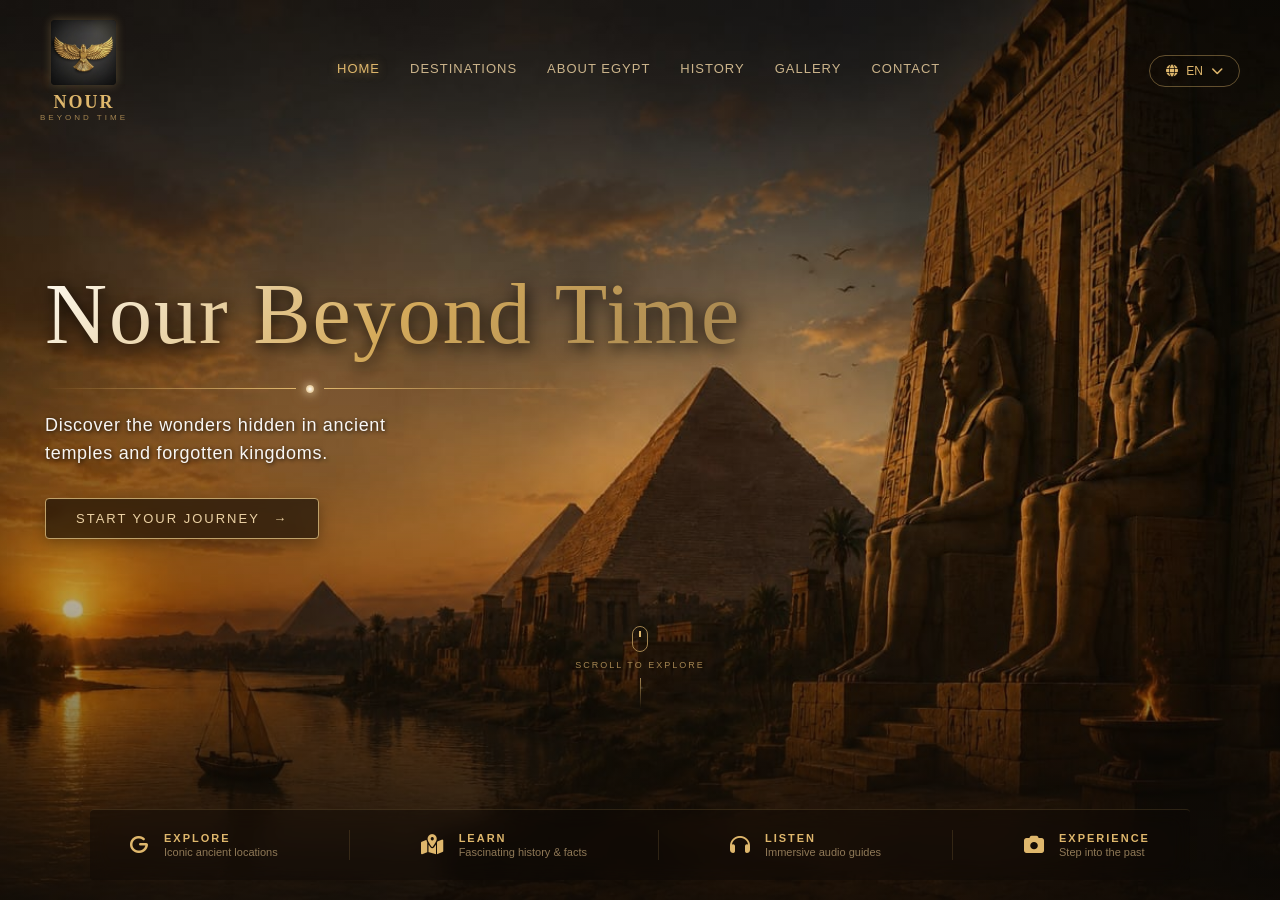
==== index.html @ 0d13a2ed "index first look" ====
<!DOCTYPE html>
<html lang="en">
<head>
    <meta charset="UTF-8">
    <meta name="viewport" content="width=device-width, initial-scale=1.0">
    <title>Nour Beyond Time - Explore Ancient Egypt</title>
    <link href="https://fonts.googleapis.com/css2?family=Cinzel+Decorative:wght@400;600;700&family=Cormorant+Garamond:ital,wght@0,500;0,600;1,500&display=swap" rel="stylesheet">
   <link rel="stylesheet" href="index.css">
    <link rel="stylesheet" href="https://cdnjs.cloudflare.com/ajax/libs/font-awesome/6.4.0/css/all.min.css">
</head>
<body>

    <div class="hero-container">
        
        <header class="navbar">
            <div class="logo">
                <img src="gold.jpg" alt="Nour Beyond Time Logo" class="logo-img">
                <div class="logo-text">
                    <h1>NOUR</h1>
                    <p>BEYOND TIME</p>
                </div>
            </div>
            
            <nav class="nav-links">
                <a href="#" class="active">HOME</a>
                <a href="places.html">DESTINATIONS</a>
                <a href="#">ABOUT EGYPT</a>
                <a href="#">HISTORY</a>
                <a href="#">GALLERY</a>
                <a href="#">CONTACT</a>
            </nav>

            <div class="lang-selector">
                <button class="lang-btn"><i class="fa-solid fa-globe"></i> EN <i class="fa-solid fa-chevron-down"></i></button>
            </div>
        </header>

        <main class="hero-content">
    <h1 class="main-title">Nour Beyond Time</h1>
    
    <div class="title-separator">
    <span class="line-left"></span>
    <span class="center-dot"></span> <span class="line-right"></span>
</div>

    <p class="subtitle">Discover the wonders hidden in ancient<br>temples and forgotten kingdoms.</p>
    
    <a href="places.html" class="cta-btn">
        START YOUR JOURNEY <span class="arrow">&rarr;</span>
    </a>
</main>

        <div class="scroll-indicator">
            <div class="mouse-icon">
                <div class="wheel"></div>
            </div>
            <p>SCROLL TO EXPLORE</p>
            <div class="vertical-line"></div>
        </div>

        <footer class="features-bar">
            <div class="feature-item">
                <i class="fa-solid fa-g temple-icon"></i>
                <div class="feature-text">
                    <h3>EXPLORE</h3>
                    <p>Iconic ancient locations</p>
                </div>
            </div>
            <div class="feature-divider"></div>
            
            <div class="feature-item">
                <i class="fa-solid fa-map-location-dot"></i>
                <div class="feature-text">
                    <h3>LEARN</h3>
                    <p>Fascinating history & facts</p>
                </div>
            </div>
            <div class="feature-divider"></div>

            <div class="feature-item">
                <i class="fa-solid fa-headphones"></i>
                <div class="feature-text">
                    <h3>LISTEN</h3>
                    <p>Immersive audio guides</p>
                </div>
            </div>
            <div class="feature-divider"></div>

            <div class="feature-item">
                <i class="fa-solid fa-camera"></i>
                <div class="feature-text">
                    <h3>EXPERIENCE</h3>
                    <p>Step into the past</p>
                </div>
            </div>
        </footer>

    </div>

</body>
</html>
---- index.css ----
* {
    margin: 0;
    padding: 0;
    box-sizing: border-box;
}

body {
    background-color: #0d0906; 
    color: #ebd1a4; 
    font-family: 'Poppins', sans-serif;
    overflow-x: hidden;
}

.hero-container {
    position: relative;
    width: 100vw;
    height: 100vh;
    background: linear-gradient(to bottom, rgba(13, 9, 6, 0.4) 0%, rgba(13, 9, 6, 0.1) 50%, rgba(13, 9, 6, 0.7) 100%), 
                url('nour\ tour.jpeg') no-repeat center center/cover;
    display: flex;
    flex-direction: column;
    justify-content: space-between;
    align-items: center;
    padding: 20px 40px;
}

.navbar {
    width: 100%;
    display: flex;
    justify-content: space-between;
    align-items: center;
    z-index: 10;
}

.logo {
    display: flex;
    flex-direction: column; 
    align-items: center;    
    gap: 2px;
}

.logo-img {
    display: block !important; 
    width: 65px;               
    height: auto;
    border-radius: 4px;        
    box-shadow: 0 0 10px rgba(223, 183, 108, 0.3); 
}

.hero-content {
    text-align: center;
    margin-top: 20px;
    z-index: 5;
    width: 100%;
    display: flex;
    flex-direction: column;
    align-items: center;
}

.logo-text h1 {
    font-family: 'Cinzel', serif;
    font-size: 18px;
    letter-spacing: 2px;
    color: #dfb76c;
    text-align: center;
    margin: 5px 0 0 0;
}

.logo-text p {
    font-size: 8px;
    letter-spacing: 3px;
    color: #a38450;
    text-align: center;
    margin: 0;
}

.nav-links {
    display: flex;
    gap: 30px;
}

.nav-links a {
    text-decoration: none;
    color: #cbb48b;
    font-size: 13px;
    font-weight: 500;
    letter-spacing: 1px;
    transition: color 0.3s ease;
    position: relative;
    padding-bottom: 5px;
}

.nav-links a:hover, .nav-links a.active {
    color: #dfb76c;
    text-shadow: 0 0 10px rgba(223, 183, 108, 0.5);
}
*/
.nav-links a.active::after {
    content: '';
    position: absolute;
    bottom: 0;
    left: 25%;
    width: 50%;
    height: 1px;
    background-color: #dfb76c;
}

.lang-btn {
    background: transparent;
    border: 1px solid rgba(223, 183, 108, 0.4);
    color: #dfb76c;
    padding: 8px 16px;
    border-radius: 20px;
    cursor: pointer;
    font-size: 12px;
    display: flex;
    align-items: center;
    gap: 8px;
    transition: all 0.3s ease;
}

.lang-btn:hover {
    background: rgba(223, 183, 108, 0.1);
    border-color: #dfb76c;
    box-shadow: 0 0 10px rgba(223, 183, 108, 0.3);
}
.hero-content {
    text-align: left;
    align-self: flex-start;
    z-index: 5;
    max-width: 850px; 
    display: flex;
    flex-direction: column;
    align-items: flex-start;

    padding-left: 5%;    
    margin-left: -55px;  
    margin-top: 55px;    
}  

.main-title {
    font-family: 'Cinzel', serif;
    font-size: 86px;
    font-weight: 500;
    letter-spacing: 2px;
    margin: 0;
    line-height: 1.2;
    white-space: nowrap;
    
    background: linear-gradient(135deg, #fffcf4 0%, #d4aa5b 50%, #a38450 100%);
    -webkit-background-clip: text;
    -webkit-text-fill-color: transparent;
    
    filter: drop-shadow(2px 4px 8px rgba(0, 0, 0, 0.9));
}

.title-separator {
    display: flex;
    align-items: center;
    width: 100%; 
    max-width: 530px; 
    margin: 18px 0;
}
.line-left, .line-right {
    flex-grow: 1;
    height: 1px;
}

.line-left {
    background: linear-gradient(to right, transparent, #dfb76c);
}

.line-right {
    background: linear-gradient(to right, #dfb76c, transparent);
}

.center-dot {
    width: 8px;
    height: 8px;
    background: radial-gradient(circle, #fffcf4 0%, #ebd1a4 60%, #bfa169 100%);
    border-radius: 50%;
    margin: 0 10px; 
    box-shadow: 0 0 8px #ebd1a4, 0 0 15px rgba(235, 209, 164, 0.6); 
}

.subtitle {
    font-size: 18px;
    font-weight: 500;
    color: #ffffff;
    opacity: 0.95;
    line-height: 1.6;
    letter-spacing: 0.7px;
    margin-bottom: 30px;
    text-shadow: 1px 1px 4px rgba(0, 0, 0, 0.9);
    text-align: left;         
    align-self: flex-start;   
    width: 100%;
    max-width: 530px;         
}

.cta-btn {
    display: inline-block;
    text-decoration: none;
    color: #ebd1a4; 
    background: rgba(13, 9, 6, 0.6); 
    padding: 12px 30px;
    font-size: 13px;
    font-weight: 500;
    letter-spacing: 2px;
    border-radius: 4px;
    border: 1px solid #bfa169; 
    box-shadow: 0 5px 15px rgba(0, 0, 0, 0.3);
    backdrop-filter: blur(5px);
    transition: all 0.3s ease;
}

.cta-btn:hover {
    transform: translateY(-2px);
    background: linear-gradient(135deg, #ebd1a4 0%, #bfa169 100%);
    color: #0d0906; 
    box-shadow: 0 0 20px rgba(235, 209, 164, 0.4);
}

.cta-btn .arrow {
    margin-left: 8px;
    display: inline-block;
    transition: transform 0.3s ease;
}

.cta-btn:hover .arrow {
    transform: translateX(5px);
}

.scroll-indicator {
    display: flex;
    flex-direction: column;
    align-items: center;
    gap: 8px;
    margin-bottom: 15px;
    z-index: 5;
}

.scroll-indicator p {
    font-size: 9px;
    letter-spacing: 2px;
    color: #a38450;
}

.mouse-icon {
    width: 16px;
    height: 26px;
    border: 1px solid #a38450;
    border-radius: 10px;
    position: relative;
}

.mouse-icon .wheel {
    width: 2px;
    height: 6px;
    background-color: #dfb76c;
    position: absolute;
    top: 4px;
    left: 50%;
    transform: translateX(-50%);
    animation: scrollWheel 1.5s infinite;
}

@keyframes scrollWheel {
    0% { top: 4px; opacity: 1; }
    100% { top: 14px; opacity: 0; }
}

.vertical-line {
    width: 1px;
    height: 30px;
    background: linear-gradient(to bottom, #a38450, transparent);
}

.features-bar {
    width: 100%;
    max-width: 1100px;
    display: flex;
    justify-content: space-between;
    align-items: center;
    background: rgba(13, 9, 6, 0.4);
    backdrop-filter: blur(10px);
    -webkit-backdrop-filter: blur(10px);
    border-top: 1px solid rgba(223, 183, 108, 0.15);
    padding: 20px 40px;
    border-radius: 4px;
    z-index: 5;
}

.feature-item {
    display: flex;
    align-items: center;
    gap: 15px;
}

.feature-item i {
    font-size: 20px;
    color: #dfb76c;
}

.feature-text h3 {
    font-size: 11px;
    letter-spacing: 2px;
    color: #dfb76c;
    margin-bottom: 2px;
}

.feature-text p {
    font-size: 11px;
    color: #8f7957;
}

.feature-divider {
    width: 1px;
    height: 30px;
    background-color: rgba(223, 183, 108, 0.15);
}

@media (max-width: 900px) {
    .features-bar {
        display: none; 
    }
    .main-title {
        font-size: 50px;
    }
    .nav-links {
        display: none; 
    }
}
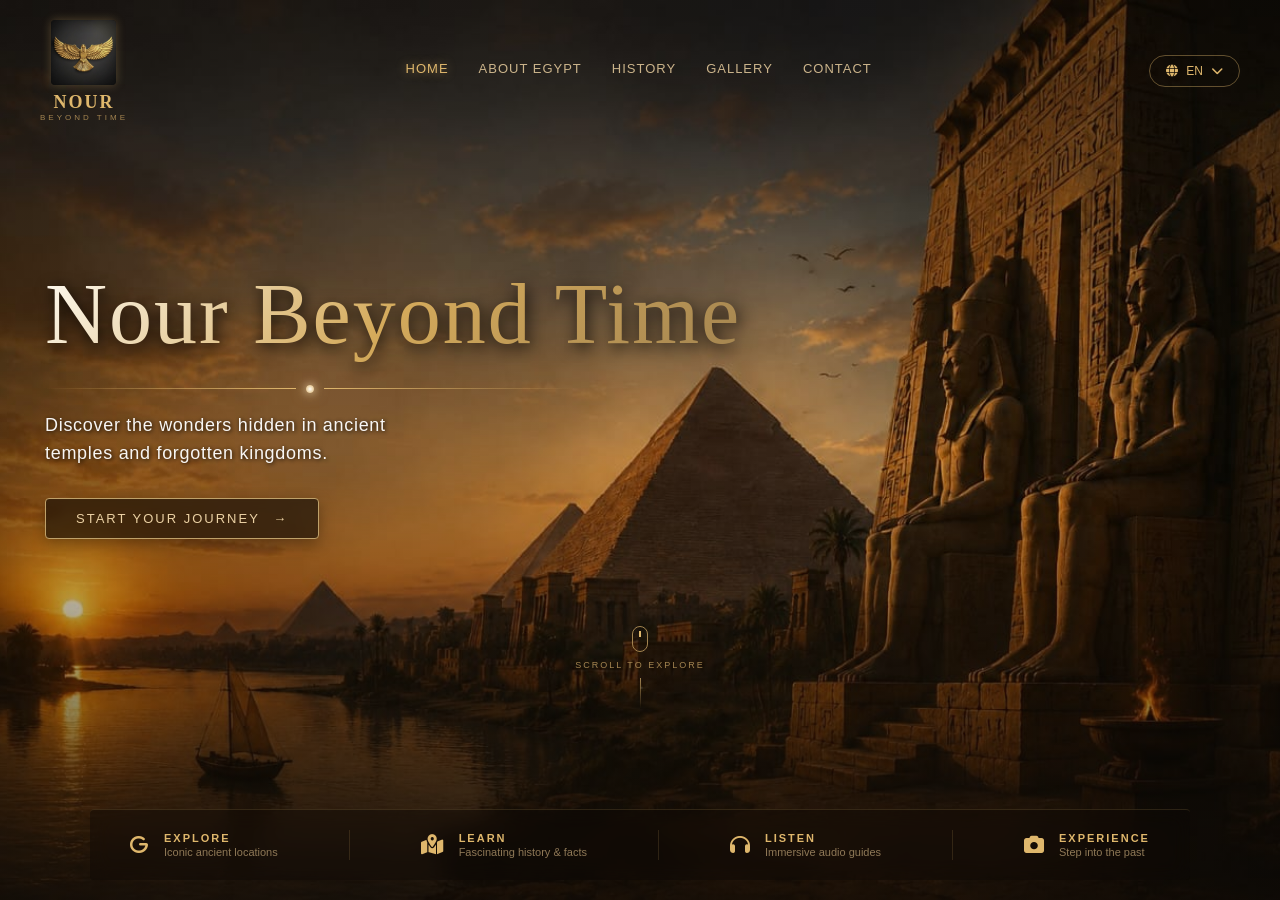
==== commit 25917ced: "register first version" ====
--- a/index.html
+++ b/index.html
@@ -23,7 +23,6 @@
             
             <nav class="nav-links">
                 <a href="#" class="active">HOME</a>
-                <a href="places.html">DESTINATIONS</a>
                 <a href="#">ABOUT EGYPT</a>
                 <a href="#">HISTORY</a>
                 <a href="#">GALLERY</a>
@@ -45,9 +44,9 @@
 
     <p class="subtitle">Discover the wonders hidden in ancient<br>temples and forgotten kingdoms.</p>
     
-    <a href="places.html" class="cta-btn">
-        START YOUR JOURNEY <span class="arrow">&rarr;</span>
-    </a>
+    <a href="booking.html" class="cta-btn">
+    START YOUR JOURNEY <span class="arrow">&rarr;</span>
+</a>
 </main>
 
         <div class="scroll-indicator">
--- a/index.css
+++ b/index.css
@@ -330,4 +330,215 @@
     .nav-links {
         display: none; 
     }
-}+}
+body.booking-page {
+    font-family: 'Poppins', sans-serif;
+    background-image: url('nour\ tour.jpeg');
+    background-size: cover;
+    background-position: center;
+    background-attachment: fixed;
+    color: #ffffff;
+    min-height: 100vh;
+    display: flex;
+    justify-content: center;
+    align-items: center;
+    padding: 30px 20px;
+    position: relative;
+    overflow-x: hidden;
+}
+
+body.booking-page::before {
+    content: '';
+    position: absolute;
+    top: 0;
+    left: 0;
+    width: 100%;
+    height: 100%;
+    background: radial-gradient(circle, rgba(12, 8, 5, 0.60) 0%, rgba(5, 3, 2, 0.80) 100%);
+    z-index: 1;
+}
+
+.booking-page .booking-container {
+    position: relative;
+    z-index: 5;
+    width: 100%;
+    max-width: 850px; 
+    background: rgba(10, 7, 5, 0.45); 
+    border: 1px solid rgba(223, 183, 108, 0.35); 
+    border-radius: 12px;
+    padding: 45px;
+    box-shadow: 0 25px 60px rgba(0, 0, 0, 0.95);
+    backdrop-filter: blur(15px); 
+    text-align: center;
+}
+
+.booking-page .logo-area {
+    display: flex;
+    flex-direction: column;
+    align-items: center;
+    gap: 12px;
+    margin-bottom: 25px;
+}
+
+.booking-page .booking-logo {
+    width: 60px; 
+    height: auto;
+    filter: drop-shadow(0 0 10px rgba(223, 183, 108, 0.5));
+}
+
+.booking-page .logo-area h2 {
+    font-family: 'Cinzel', serif;
+    font-size: 14px;
+    color: #dfb76c;
+    letter-spacing: 4px;
+    font-weight: 500;
+    margin: 0;
+}
+
+.booking-page .form-header {
+    margin-bottom: 40px;
+}
+
+.booking-page .form-header h1 {
+    font-family: 'Cinzel', serif;
+    font-size: 32px;
+    font-weight: 700;
+    letter-spacing: 1.5px;
+    line-height: 1.3;
+    background: linear-gradient(135deg, #fffcf4 0%, #dfb76c 60%, #a38450 100%);
+    -webkit-background-clip: text;
+    -webkit-text-fill-color: transparent;
+    margin-bottom: 10px;
+}
+
+.booking-page .form-header p {
+    font-size: 13px;
+    color: #ebd1a4;
+    opacity: 0.6;
+}
+
+.booking-page .form-grid {
+    display: grid;
+    grid-template-columns: 1fr 1fr; 
+    gap: 25px 30px; 
+    margin-bottom: 35px;
+}
+
+.booking-page .input-group {
+    display: flex;
+    flex-direction: column;
+    text-align: left; 
+}
+
+.booking-page .input-group label {
+    font-size: 11px;
+    font-weight: 600;
+    color: #dfb76c;
+    letter-spacing: 1.5px;
+    margin-bottom: 10px;
+    text-transform: uppercase;
+}
+
+.booking-page .input-group input, 
+.booking-page .input-group select {
+    background: rgba(5, 3, 2, 0.7);
+    border: 1px solid rgba(223, 183, 108, 0.25);
+    border-radius: 6px;
+    padding: 14px 16px;
+    color: #ffffff;
+    font-size: 14px;
+    font-family: 'Poppins', sans-serif;
+    transition: all 0.3s ease;
+    width: 100%;
+    box-sizing: border-box;
+}
+
+.booking-page .input-group input::placeholder {
+    color: rgba(255, 255, 255, 0.3);
+}
+
+.booking-page .input-group input:focus, 
+.booking-page .input-group select:focus {
+    outline: none;
+    border-color: #dfb76c;
+    background: rgba(12, 8, 5, 0.95);
+    box-shadow: 0 0 15px rgba(223, 183, 108, 0.2);
+}
+
+.booking-page .input-group select {
+    cursor: pointer;
+    appearance: none;
+    background-image: url("data:image/svg+xml;utf8,<svg xmlns='http://www.w3.org/2000/svg' width='12' height='12' fill='%23dfb76c'><path d='M0 3l6 6 6-6z'/></svg>");
+    background-repeat: no-repeat;
+    background-position: right 15px center;
+}
+
+.booking-page .input-group input[type="date"]::-webkit-calendar-picker-indicator {
+    filter: invert(75%) sepia(40%) saturate(600%) hue-rotate(15deg);
+    cursor: pointer;
+}
+
+.booking-page .submit-btn {
+    width: 100%;
+    max-width: 320px; 
+    background: linear-gradient(135deg, #dfb76c 0%, #bfa169 100%);
+    color: #050302;
+    border: none;
+    padding: 15px;
+    font-size: 13px;
+    font-weight: 600;
+    letter-spacing: 2px;
+    font-family: 'Poppins', sans-serif;
+    border-radius: 6px;
+    cursor: pointer;
+    box-shadow: 0 5px 20px rgba(191, 161, 105, 0.25);
+    transition: all 0.3s ease;
+}
+
+.booking-page .submit-btn:hover {
+    box-shadow: 0 0 30px rgba(223, 183, 108, 0.5);
+    transform: translateY(-2px);
+    letter-spacing: 2.5px;
+}
+
+.booking-page .back-home {
+    display: block;
+    margin-top: 30px;
+    font-size: 12px;
+    color: rgba(235, 209, 164, 0.5);
+    text-decoration: none;
+    transition: all 0.3s ease;
+    letter-spacing: 1px;
+}
+
+.booking-page .back-home:hover {
+    color: #dfb76c;
+}
+
+@media (max-width: 768px) {
+    .booking-page .form-grid {
+        grid-template-columns: 1fr;
+        gap: 20px;
+    }
+    .booking-page .booking-container {
+        padding: 30px 20px;
+    }
+    .booking-page .form-header h1 {
+        font-size: 24px;
+    }
+}
+.booking-page .back-home {
+    display: inline-block;
+    margin-top: 25px; 
+    font-size: 12px; 
+    color: rgba(235, 209, 164, 0.5); 
+    text-decoration: none;
+    letter-spacing: 1px;
+    transition: all 0.3s ease;
+}
+
+.booking-page .back-home:hover {
+    color: #dfb76c; 
+    text-decoration: underline; 
+    transform: translateX(-3px); 
+}
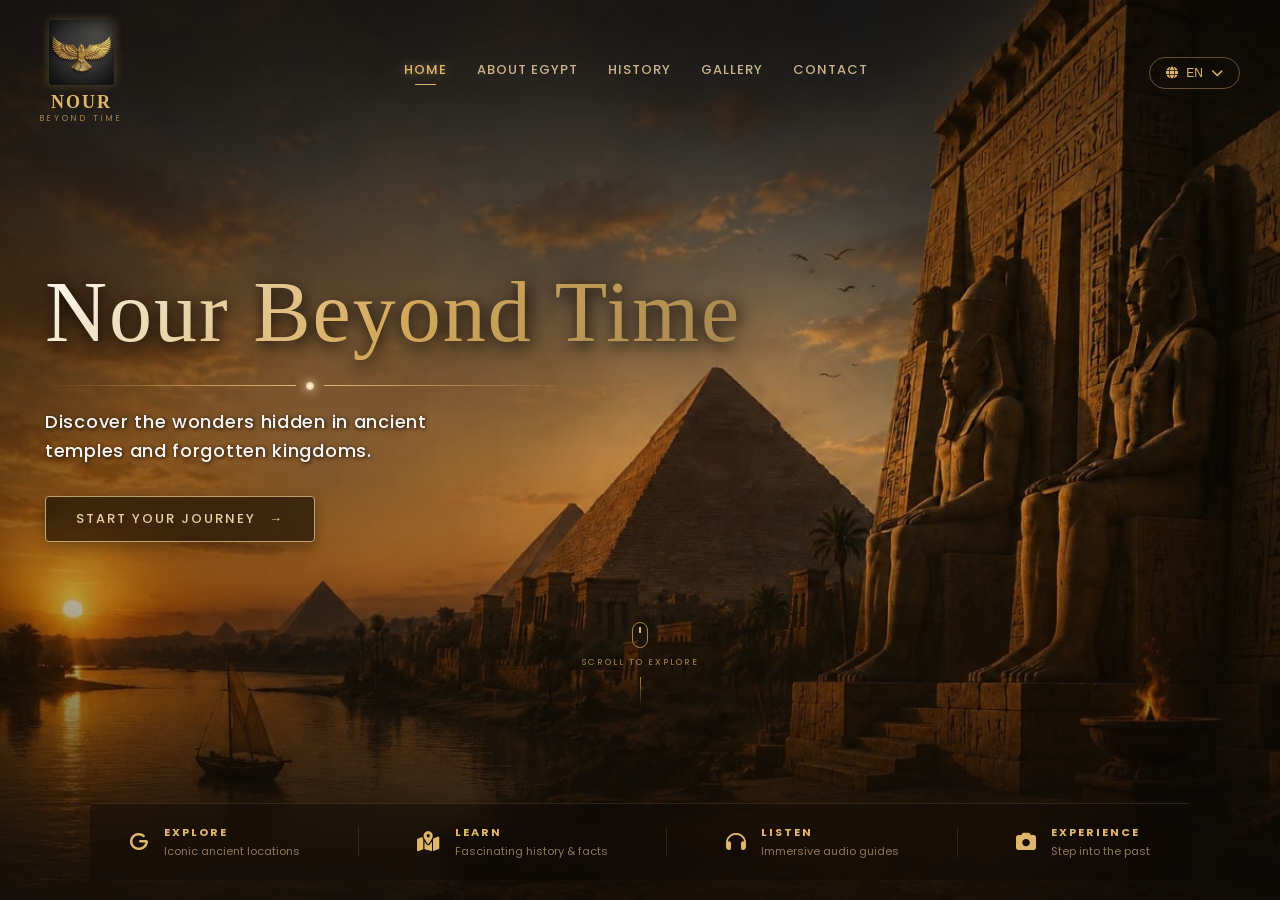
==== commit e2ddd20d: "handle files creating folder images and modify the map" ====
--- a/index.html
+++ b/index.html
@@ -4,8 +4,8 @@
     <meta charset="UTF-8">
     <meta name="viewport" content="width=device-width, initial-scale=1.0">
     <title>Nour Beyond Time - Explore Ancient Egypt</title>
-    <link href="https://fonts.googleapis.com/css2?family=Cinzel+Decorative:wght@400;600;700&family=Cormorant+Garamond:ital,wght@0,500;0,600;1,500&display=swap" rel="stylesheet">
-   <link rel="stylesheet" href="index.css">
+    <link href="https://fonts.googleapis.com/css2?family=Cinzel+Decorative:wght@400;700&family=Poppins:wght@300;400;600&display=swap" rel="stylesheet">
+    <link rel="stylesheet" href="index.css">
     <link rel="stylesheet" href="https://cdnjs.cloudflare.com/ajax/libs/font-awesome/6.4.0/css/all.min.css">
 </head>
 <body>
@@ -14,7 +14,7 @@
         
         <header class="navbar">
             <div class="logo">
-                <img src="gold.jpg" alt="Nour Beyond Time Logo" class="logo-img">
+                <img src="images/gold.jpg" alt="Nour Beyond Time Logo" class="logo-img">
                 <div class="logo-text">
                     <h1>NOUR</h1>
                     <p>BEYOND TIME</p>
@@ -35,19 +35,20 @@
         </header>
 
         <main class="hero-content">
-    <h1 class="main-title">Nour Beyond Time</h1>
-    
-    <div class="title-separator">
-    <span class="line-left"></span>
-    <span class="center-dot"></span> <span class="line-right"></span>
-</div>
+            <h1 class="main-title">Nour Beyond Time</h1>
+            
+            <div class="title-separator">
+                <span class="line-left"></span>
+                <span class="center-dot"></span> 
+                <span class="line-right"></span>
+            </div>
 
-    <p class="subtitle">Discover the wonders hidden in ancient<br>temples and forgotten kingdoms.</p>
-    
-    <a href="booking.html" class="cta-btn">
-    START YOUR JOURNEY <span class="arrow">&rarr;</span>
-</a>
-</main>
+            <p class="subtitle">Discover the wonders hidden in ancient<br>temples and forgotten kingdoms.</p>
+            
+            <a href="booking.html" class="cta-btn">
+                START YOUR JOURNEY <span class="arrow">&rarr;</span>
+            </a>
+        </main>
 
         <div class="scroll-indicator">
             <div class="mouse-icon">
--- a/index.css
+++ b/index.css
@@ -15,8 +15,9 @@
     position: relative;
     width: 100vw;
     height: 100vh;
+    /* تم تعديل مسار الصورة هنا لقراءة المجلد الجديد */
     background: linear-gradient(to bottom, rgba(13, 9, 6, 0.4) 0%, rgba(13, 9, 6, 0.1) 50%, rgba(13, 9, 6, 0.7) 100%), 
-                url('nour\ tour.jpeg') no-repeat center center/cover;
+                url('images/nour tour.jpeg') no-repeat center center/cover;
     display: flex;
     flex-direction: column;
     justify-content: space-between;
@@ -94,7 +95,7 @@
     color: #dfb76c;
     text-shadow: 0 0 10px rgba(223, 183, 108, 0.5);
 }
-*/
+
 .nav-links a.active::after {
     content: '';
     position: absolute;
@@ -124,6 +125,7 @@
     border-color: #dfb76c;
     box-shadow: 0 0 10px rgba(223, 183, 108, 0.3);
 }
+
 .hero-content {
     text-align: left;
     align-self: flex-start;
@@ -132,7 +134,6 @@
     display: flex;
     flex-direction: column;
     align-items: flex-start;
-
     padding-left: 5%;    
     margin-left: -55px;  
     margin-top: 55px;    
@@ -146,11 +147,9 @@
     margin: 0;
     line-height: 1.2;
     white-space: nowrap;
-    
     background: linear-gradient(135deg, #fffcf4 0%, #d4aa5b 50%, #a38450 100%);
     -webkit-background-clip: text;
     -webkit-text-fill-color: transparent;
-    
     filter: drop-shadow(2px 4px 8px rgba(0, 0, 0, 0.9));
 }
 
@@ -161,6 +160,7 @@
     max-width: 530px; 
     margin: 18px 0;
 }
+
 .line-left, .line-right {
     flex-grow: 1;
     height: 1px;
@@ -331,9 +331,11 @@
         display: none; 
     }
 }
+
 body.booking-page {
     font-family: 'Poppins', sans-serif;
-    background-image: url('nour\ tour.jpeg');
+    /* تم تعديل مسار الصورة هنا لقراءة المجلد الجديد */
+    background-image: url('images/nour tour.jpeg');
     background-size: cover;
     background-position: center;
     background-attachment: fixed;
@@ -527,6 +529,7 @@
         font-size: 24px;
     }
 }
+
 .booking-page .back-home {
     display: inline-block;
     margin-top: 25px; 
@@ -542,3 +545,243 @@
     text-decoration: underline; 
     transform: translateX(-3px); 
 }
+
+body.map-page {
+    background-color: #070503 !important; 
+    margin: 0 !important;
+    padding: 0 !important;
+    display: block !important; 
+    font-family: 'Poppins', sans-serif;
+    min-height: 100vh;
+    box-sizing: border-box;
+}
+
+.map-page .navbar {
+    position: fixed;
+    top: 0;
+    left: 0;
+    width: 100%;
+    height: 90px;
+    display: flex !important;
+    flex-direction: row !important; 
+    justify-content: space-between !important;
+    align-items: center !important;
+    padding: 0 40px 0 20px !important;
+    background: rgba(7, 5, 3, 0.98) !important;
+    border-bottom: 1px solid rgba(223, 183, 108, 0.15);
+    z-index: 9999 !important;
+    box-sizing: border-box;
+}
+
+.map-page .logo {
+    display: flex !important;
+    flex-direction: row !important;
+    align-items: center !important;
+    gap: 12px;
+}
+
+.map-page .nav-logo {
+    width: 45px !important;
+    height: 45px !important;
+    object-fit: contain;
+}
+
+.map-page .logo span {
+    font-family: 'Cinzel', serif;
+    color: #dfb76c;
+    font-size: 14px;
+    letter-spacing: 2px;
+    font-weight: bold;
+    white-space: nowrap;
+}
+
+.map-page .nav-links {
+    display: flex !important;
+    flex-direction: row !important;
+    list-style: none !important;
+    gap: 25px !important;
+    margin: 0 !important;
+    padding: 0 !important;
+}
+
+.map-page .nav-links a {
+    color: rgba(255, 255, 255, 0.6);
+    text-decoration: none;
+    font-size: 12px;
+    letter-spacing: 1px;
+    transition: all 0.3s ease;
+}
+
+.map-page .nav-links a.active,
+.map-page .nav-links a:hover {
+    color: #dfb76c;
+}
+
+.map-container {
+    display: block !important;
+    max-width: 750px !important; 
+    margin: 120px auto 40px auto !important; 
+    padding: 0 20px !important;
+    box-sizing: border-box;
+}
+
+.map-wrapper {
+    position: relative !important;
+    width: 100%;
+    border-radius: 12px;
+    box-shadow: 0 25px 60px rgba(0, 0, 0, 0.9);
+    border: 1px solid rgba(223, 183, 108, 0.2);
+    overflow: visible !important; 
+}
+
+.egypt-map-img {
+    width: 100% !important;
+    height: auto !important;
+    display: block !important;
+    border-radius: 12px;
+    filter: brightness(0.5) contrast(1.1); 
+}
+
+.map-hotspot {
+    position: absolute !important;
+    transform: translate(-50%, -50%) !important;
+    cursor: pointer;
+    z-index: 100;
+}
+
+.map-hotspot .pin {
+    width: 12px;
+    height: 12px;
+    background-color: #dfb76c;
+    border-radius: 50%;
+    box-shadow: 0 0 15px #dfb76c;
+}
+
+.map-hotspot .pulse {
+    position: absolute;
+    top: 50%;
+    left: 50%;
+    transform: translate(-50%, -50%);
+    width: 30px;
+    height: 30px;
+    border: 2px solid #dfb76c;
+    border-radius: 50%;
+    animation: mapPulse 2s infinite ease-out;
+    opacity: 0;
+}
+
+@keyframes mapPulse {
+    0% { transform: translate(-50%, -50%) scale(0.5); opacity: 0; }
+    50% { opacity: 0.5; }
+    100% { transform: translate(-50%, -50%) scale(2.5); opacity: 0; }
+}
+
+.map-hotspot .location-name {
+    position: absolute;
+    top: 18px;
+    left: 50%;
+    transform: translateX(-50%);
+    color: #fff;
+    font-family: 'Cinzel', serif;
+    font-size: 12px;
+    font-weight: bold;
+    text-shadow: 2px 2px 4px #000;
+}
+
+.map-hotspot .map-tooltip {
+    position: absolute;
+    bottom: 35px;
+    left: 50%;
+    transform: translateX(-50%) scale(0.8);
+    width: 240px;
+    background: rgba(15, 11, 8, 0.98);
+    border: 1px solid #dfb76c;
+    border-radius: 8px;
+    overflow: hidden;
+    opacity: 0;
+    pointer-events: none;
+    transition: all 0.4s cubic-bezier(0.175, 0.885, 0.32, 1.275);
+    z-index: 200;
+}
+
+.map-hotspot:hover .map-tooltip {
+    opacity: 1;
+    pointer-events: auto;
+    transform: translateX(-50%) scale(1);
+}
+
+.map-tooltip .tooltip-img {
+    width: 100%;
+    height: 120px;
+    object-fit: cover;
+}
+
+.tooltip-info {
+    padding: 12px;
+    text-align: center;
+}
+
+.tooltip-info h3 {
+    margin: 0 0 5px 0;
+    color: #fff;
+    font-family: 'Cinzel', serif;
+    font-size: 14px;
+}
+
+.tooltip-info p {
+    margin: 0 0 12px 0;
+    color: #a38450;
+    font-size: 11px;
+}
+
+.tooltip-info .visit-btn {
+    display: block;
+    width: 100%;
+    padding: 8px 0;
+    background: linear-gradient(135deg, #dfb76c 0%, #bfa169 100%);
+    color: #070503;
+    text-decoration: none;
+    font-weight: 600;
+    font-size: 12px;
+    border-radius: 4px;
+    letter-spacing: 1px;
+}
+
+/* ==========================================================================
+   إحداثيات المحافظات على الخريطة (Hotspots Positions)
+   ========================================================================== */
+
+.hotspot-alexandria {
+    top: 22%;
+    left: 41%;
+}
+
+.hotspot-giza {
+    top: 35%;
+    left: 48%;
+}
+
+.hotspot-cairo {
+    top: 32%;
+    left: 53%;
+}
+
+.hotspot-sinai {
+    top: 43%;
+    left: 69%;
+}
+
+.hotspot-sohag {
+    top: 59%;
+    left: 59%;
+}
+
+.hotspot-luxor {
+    top: 68%;
+    left: 63%;
+}
+
+.hotspot-aswan {
+    top: 82%;
+    left: 67%;
+}
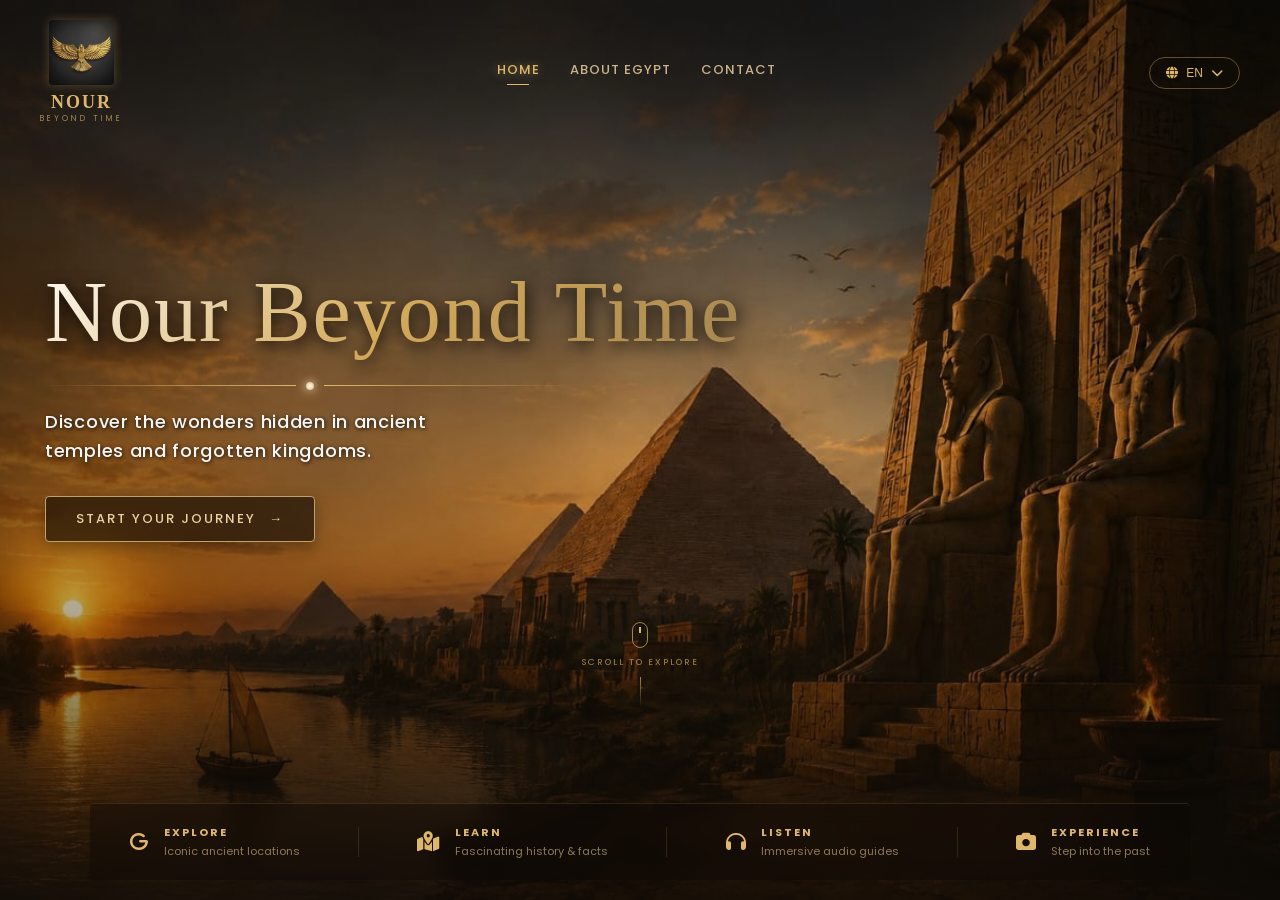
==== commit 21e60e08: "contact page create contact page and modify the bar" ====
--- a/index.html
+++ b/index.html
@@ -23,10 +23,10 @@
             
             <nav class="nav-links">
                 <a href="#" class="active">HOME</a>
-                <a href="#">ABOUT EGYPT</a>
-                <a href="#">HISTORY</a>
-                <a href="#">GALLERY</a>
-                <a href="#">CONTACT</a>
+                <a href="ABOUT_EGYPT.html">ABOUT EGYPT</a>
+                <!-- <a href="#">HISTORY</a> -->   
+                <!-- <a href="#">GALLERY</a> --> 
+                <a href="CONTACT.html">CONTACT</a>
             </nav>
 
             <div class="lang-selector">
--- a/index.css
+++ b/index.css
@@ -15,7 +15,6 @@
     position: relative;
     width: 100vw;
     height: 100vh;
-    /* تم تعديل مسار الصورة هنا لقراءة المجلد الجديد */
     background: linear-gradient(to bottom, rgba(13, 9, 6, 0.4) 0%, rgba(13, 9, 6, 0.1) 50%, rgba(13, 9, 6, 0.7) 100%), 
                 url('images/nour tour.jpeg') no-repeat center center/cover;
     display: flex;
@@ -334,7 +333,6 @@
 
 body.booking-page {
     font-family: 'Poppins', sans-serif;
-    /* تم تعديل مسار الصورة هنا لقراءة المجلد الجديد */
     background-image: url('images/nour tour.jpeg');
     background-size: cover;
     background-position: center;
@@ -747,12 +745,10 @@
     letter-spacing: 1px;
 }
 
-/* ==========================================================================
-   إحداثيات المحافظات على الخريطة (Hotspots Positions)
-   ========================================================================== */
+
 
 .hotspot-alexandria {
-    top: 22%;
+    top: 17%;
     left: 41%;
 }
 
@@ -767,21 +763,42 @@
 }
 
 .hotspot-sinai {
-    top: 43%;
-    left: 69%;
+    top: 33%;
+    left: 75%;
 }
 
 .hotspot-sohag {
-    top: 59%;
-    left: 59%;
+    top: 53%;
+    left: 57%;
 }
 
 .hotspot-luxor {
-    top: 68%;
-    left: 63%;
+    top: 71%;
+    left: 65%;
 }
 
 .hotspot-aswan {
     top: 82%;
-    left: 67%;
+    left: 68%;
+}
+
+
+.map-hotspot .map-tooltip.tooltip-down {
+    bottom: auto !important;
+    top: 35px !important;
+    
+    transform: translateX(-50%) scale(0.8);
+}
+
+.map-hotspot:hover .map-tooltip.tooltip-down {
+    transform: translateX(-50%) scale(1);
+}
+
+
+.map-hotspot:hover {
+    z-index: 999 !important;
+}
+
+.map-hotspot:hover .map-tooltip {
+    z-index: 1000 !important;
 }
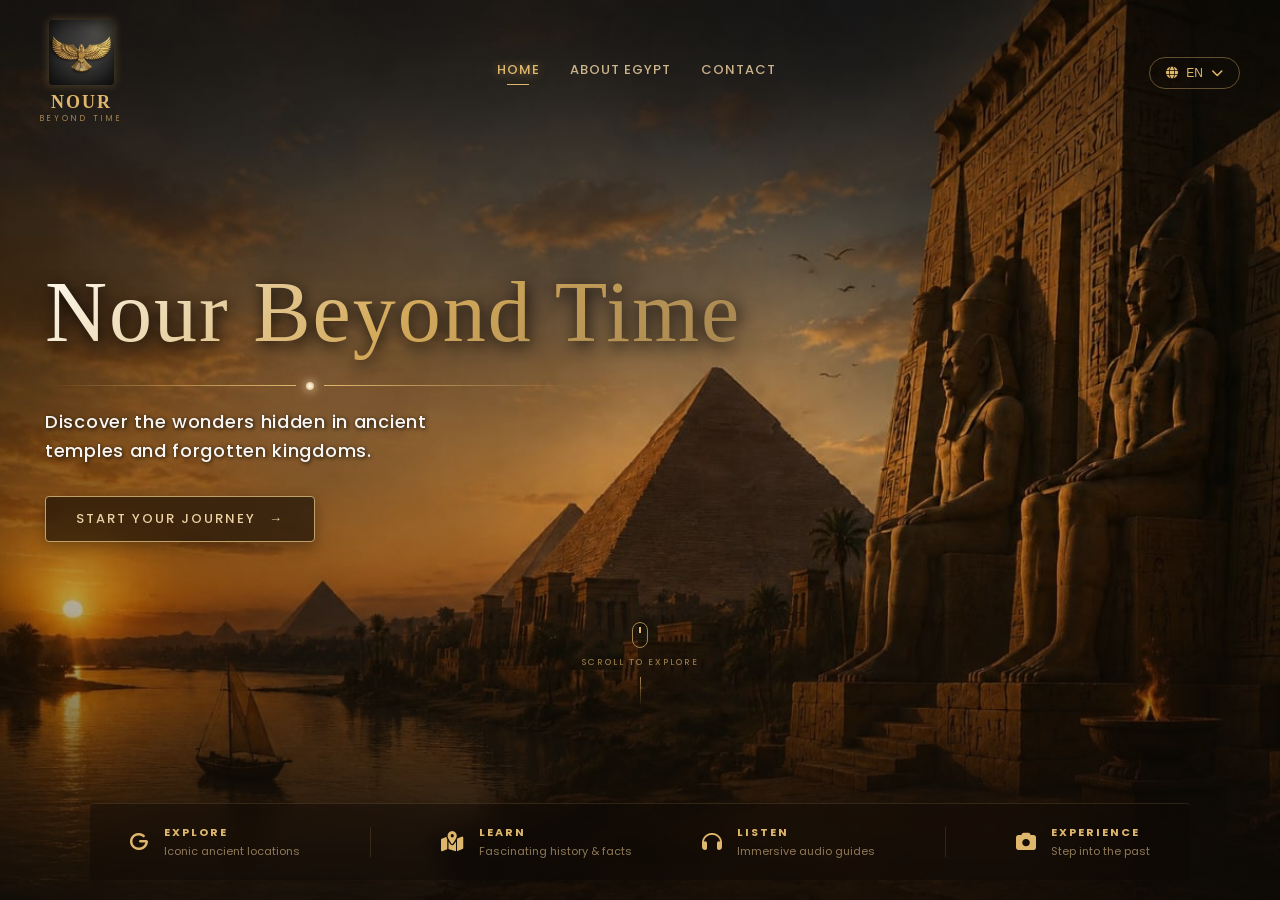
==== commit 3497670e: "modify in footer Explore , learn , library , timeline and mini quiz" ====
--- a/index.html
+++ b/index.html
@@ -24,8 +24,6 @@
             <nav class="nav-links">
                 <a href="#" class="active">HOME</a>
                 <a href="ABOUT_EGYPT.html">ABOUT EGYPT</a>
-                <!-- <a href="#">HISTORY</a> -->   
-                <!-- <a href="#">GALLERY</a> --> 
                 <a href="CONTACT.html">CONTACT</a>
             </nav>
 
@@ -45,9 +43,11 @@
 
             <p class="subtitle">Discover the wonders hidden in ancient<br>temples and forgotten kingdoms.</p>
             
-            <a href="booking.html" class="cta-btn">
+            <div id="auth-controls">
+                <a href="auth.html" id="start-journey-btn" class="cta-btn">
                 START YOUR JOURNEY <span class="arrow">&rarr;</span>
-            </a>
+                </a>
+            </div>
         </main>
 
         <div class="scroll-indicator">
@@ -59,6 +59,7 @@
         </div>
 
         <footer class="features-bar">
+            <a href="destinations.html" class="feature-item-link" style="text-decoration: none; color: inherit;">
             <div class="feature-item">
                 <i class="fa-solid fa-g temple-icon"></i>
                 <div class="feature-text">
@@ -66,24 +67,27 @@
                     <p>Iconic ancient locations</p>
                 </div>
             </div>
+            </a>
             <div class="feature-divider"></div>
             
+            <a href="library.html" class="feature-item-link" style="text-decoration: none; color: inherit;">
             <div class="feature-item">
-                <i class="fa-solid fa-map-location-dot"></i>
+            <i class="fa-solid fa-map-location-dot"></i>
                 <div class="feature-text">
                     <h3>LEARN</h3>
                     <p>Fascinating history & facts</p>
                 </div>
             </div>
-            <div class="feature-divider"></div>
+            </a>
 
-            <div class="feature-item">
-                <i class="fa-solid fa-headphones"></i>
-                <div class="feature-text">
-                    <h3>LISTEN</h3>
-                    <p>Immersive audio guides</p>
-                </div>
-            </div>
+          
+            <div class="feature-item" id="musicBtn" style="cursor: pointer; transition: all 0.3s ease;">
+             <i class="fa-solid fa-headphones" id="musicIcon"></i>
+         <div class="feature-text">
+        <h3 id="musicTitle">LISTEN</h3>
+        <p id="musicSub">Immersive audio guides</p>
+       </div>
+</div>
             <div class="feature-divider"></div>
 
             <div class="feature-item">
@@ -96,6 +100,7 @@
         </footer>
 
     </div>
-
+<iframe src="audio-player.html" id="audioFrame" style="display:none;"></iframe>
+    <script src="main.js"></script>
 </body>
 </html>
--- a/index.css
+++ b/index.css
@@ -801,4 +801,10 @@
 
 .map-hotspot:hover .map-tooltip {
     z-index: 1000 !important;
+}
+/* تأثير لما الزرار يبقى شغال */
+.feature-item.playing {
+    color: #dfb76c; /* اللون الذهبي */
+    border-bottom: 2px solid #dfb76c; /* خط تحت الكلمة يوحي إنه شغال */
+    transform: translateY(-5px);
 }
